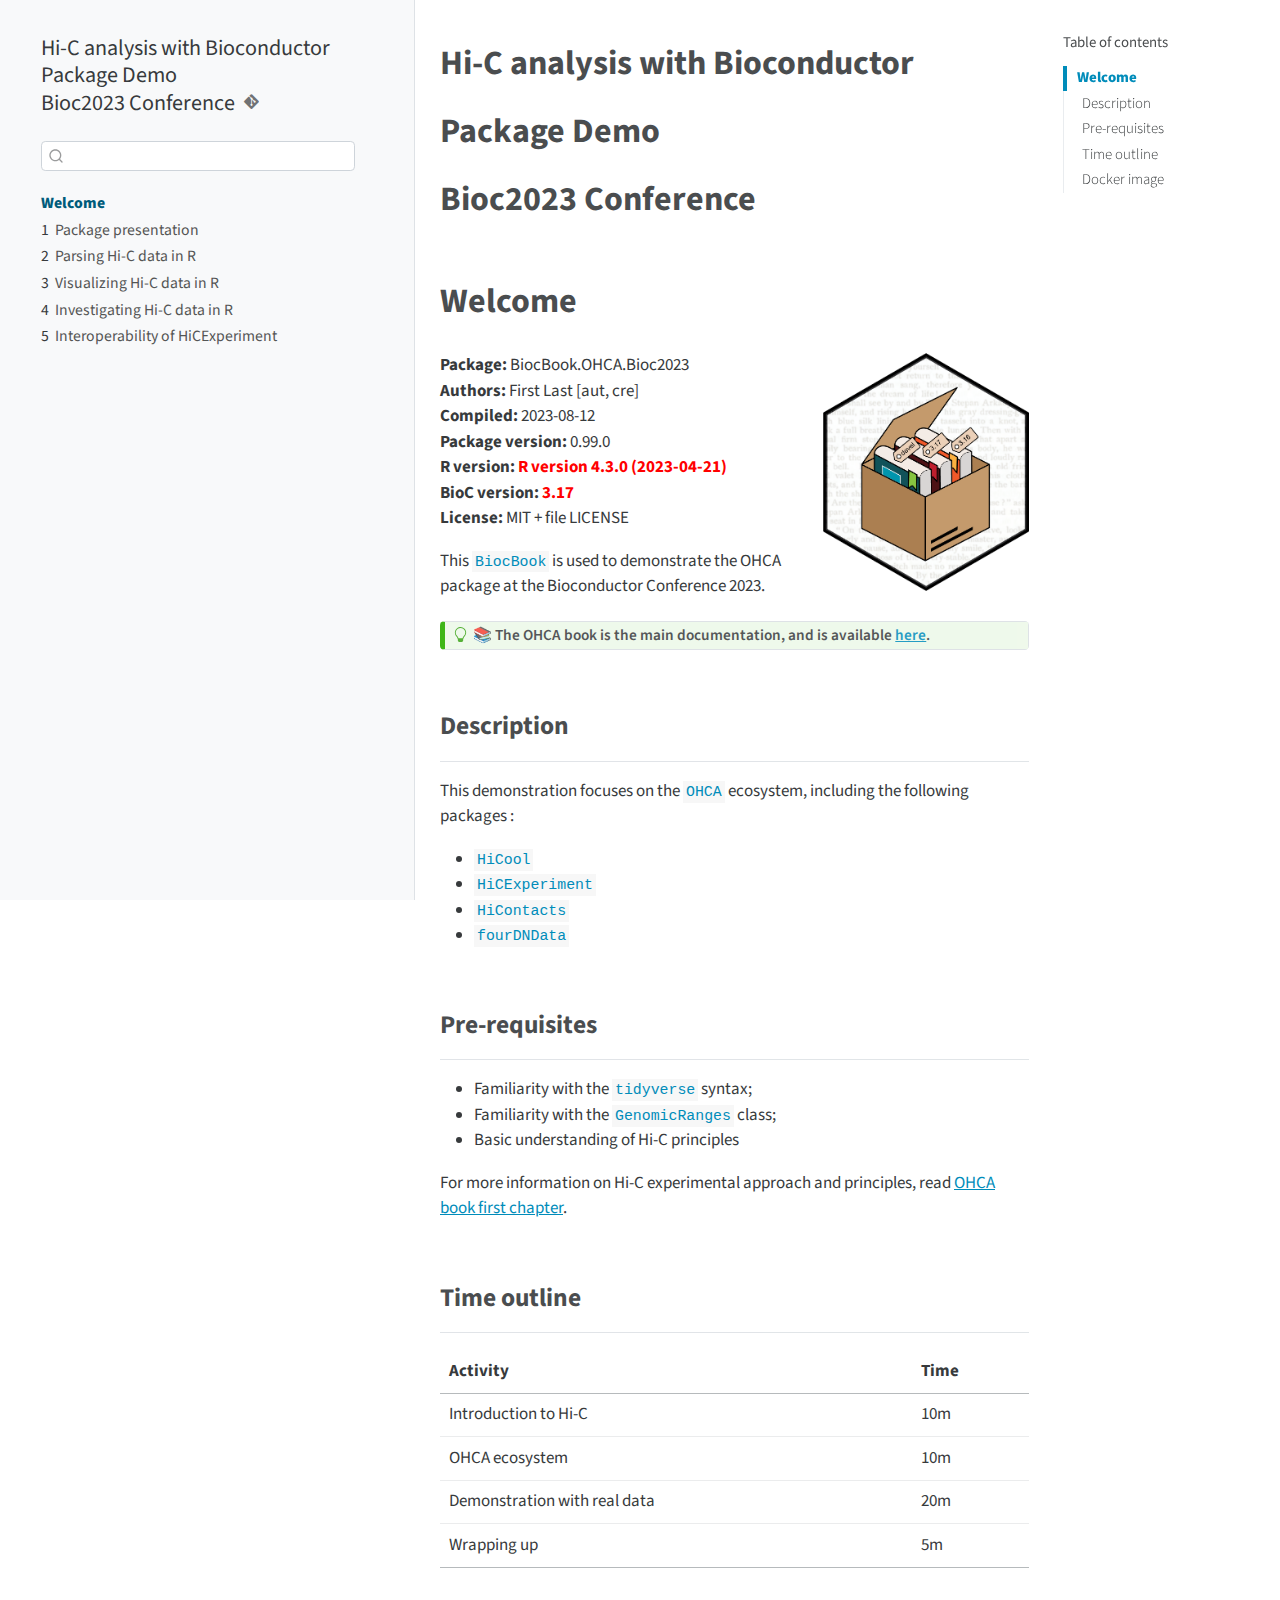
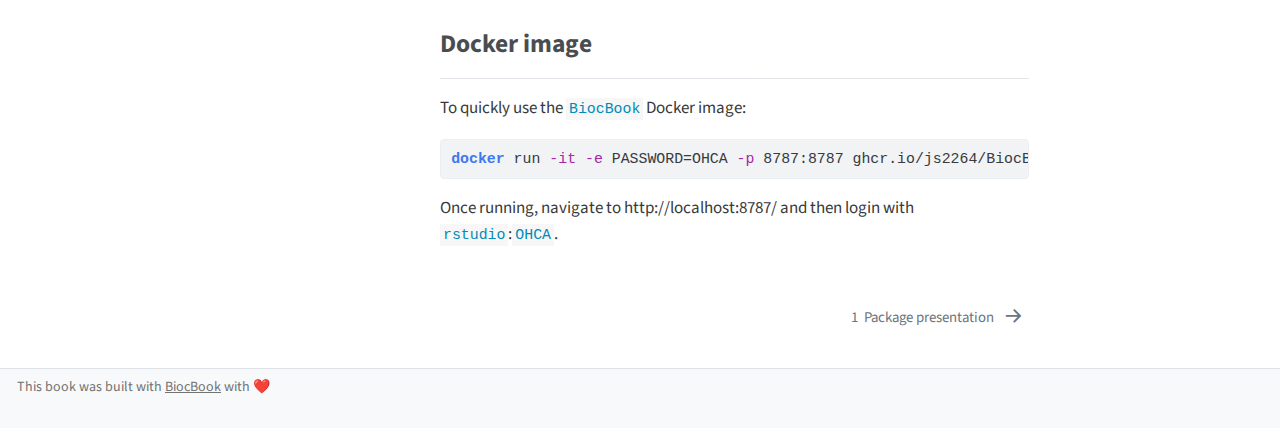
==== docs/3.17/index.html @ f264275d "Deploying to gh-pages from @ js2264/BiocBook.OHCA.Bioc2023@372063e0ea55e9ce1bac0e8b3a588b8825fc8518 " ====
<!DOCTYPE html>
<html xmlns="http://www.w3.org/1999/xhtml" lang="en" xml:lang="en"><head>
<meta http-equiv="Content-Type" content="text/html; charset=UTF-8">
<meta charset="utf-8">
<meta name="generator" content="quarto-1.3.450">
<meta name="viewport" content="width=device-width, initial-scale=1.0, user-scalable=yes">
<title>Hi-C analysis with BioconductorPackage DemoBioc2023 Conference</title>
<style>
code{white-space: pre-wrap;}
span.smallcaps{font-variant: small-caps;}
div.columns{display: flex; gap: min(4vw, 1.5em);}
div.column{flex: auto; overflow-x: auto;}
div.hanging-indent{margin-left: 1.5em; text-indent: -1.5em;}
ul.task-list{list-style: none;}
ul.task-list li input[type="checkbox"] {
  width: 0.8em;
  margin: 0 0.8em 0.2em -1em; /* quarto-specific, see https://github.com/quarto-dev/quarto-cli/issues/4556 */ 
  vertical-align: middle;
}
/* CSS for syntax highlighting */
pre > code.sourceCode { white-space: pre; position: relative; }
pre > code.sourceCode > span { display: inline-block; line-height: 1.25; }
pre > code.sourceCode > span:empty { height: 1.2em; }
.sourceCode { overflow: visible; }
code.sourceCode > span { color: inherit; text-decoration: inherit; }
div.sourceCode { margin: 1em 0; }
pre.sourceCode { margin: 0; }
@media screen {
div.sourceCode { overflow: auto; }
}
@media print {
pre > code.sourceCode { white-space: pre-wrap; }
pre > code.sourceCode > span { text-indent: -5em; padding-left: 5em; }
}
pre.numberSource code
  { counter-reset: source-line 0; }
pre.numberSource code > span
  { position: relative; left: -4em; counter-increment: source-line; }
pre.numberSource code > span > a:first-child::before
  { content: counter(source-line);
    position: relative; left: -1em; text-align: right; vertical-align: baseline;
    border: none; display: inline-block;
    -webkit-touch-callout: none; -webkit-user-select: none;
    -khtml-user-select: none; -moz-user-select: none;
    -ms-user-select: none; user-select: none;
    padding: 0 4px; width: 4em;
  }
pre.numberSource { margin-left: 3em;  padding-left: 4px; }
div.sourceCode
  {   }
@media screen {
pre > code.sourceCode > span > a:first-child::before { text-decoration: underline; }
}
</style>

<script src="site_libs/quarto-nav/quarto-nav.js"></script>
<script src="site_libs/quarto-nav/headroom.min.js"></script>
<script src="site_libs/clipboard/clipboard.min.js"></script>
<script src="site_libs/quarto-search/autocomplete.umd.js"></script>
<script src="site_libs/quarto-search/fuse.min.js"></script>
<script src="site_libs/quarto-search/quarto-search.js"></script>
<meta name="quarto:offset" content="./">
<link href="./pages/slides.html" rel="next">
<link href="./inst/assets/favicon.png" rel="icon" type="image/png">
<script src="site_libs/quarto-html/quarto.js"></script>
<script src="site_libs/quarto-html/popper.min.js"></script>
<script src="site_libs/quarto-html/tippy.umd.min.js"></script>
<script src="site_libs/quarto-html/anchor.min.js"></script>
<link href="site_libs/quarto-html/tippy.css" rel="stylesheet">
<link href="site_libs/quarto-html/quarto-syntax-highlighting.css" rel="stylesheet" id="quarto-text-highlighting-styles">
<script src="site_libs/bootstrap/bootstrap.min.js"></script>
<link href="site_libs/bootstrap/bootstrap-icons.css" rel="stylesheet">
<link href="site_libs/bootstrap/bootstrap.min.css" rel="stylesheet" id="quarto-bootstrap" data-mode="light"><script id="quarto-search-options" type="application/json">{
  "location": "sidebar",
  "copy-button": false,
  "collapse-after": 3,
  "panel-placement": "start",
  "type": "textbox",
  "limit": 20,
  "language": {
    "search-no-results-text": "No results",
    "search-matching-documents-text": "matching documents",
    "search-copy-link-title": "Copy link to search",
    "search-hide-matches-text": "Hide additional matches",
    "search-more-match-text": "more match in this document",
    "search-more-matches-text": "more matches in this document",
    "search-clear-button-title": "Clear",
    "search-detached-cancel-button-title": "Cancel",
    "search-submit-button-title": "Submit",
    "search-label": "Search"
  }
}</script>
</head>
<body class="nav-sidebar docked">

<div id="quarto-search-results"></div>
  <header id="quarto-header" class="headroom fixed-top"><nav class="quarto-secondary-nav"><div class="container-fluid d-flex">
      <button type="button" class="quarto-btn-toggle btn" data-bs-toggle="collapse" data-bs-target="#quarto-sidebar,#quarto-sidebar-glass" aria-controls="quarto-sidebar" aria-expanded="false" aria-label="Toggle sidebar navigation" onclick="if (window.quartoToggleHeadroom) { window.quartoToggleHeadroom(); }">
        <i class="bi bi-layout-text-sidebar-reverse"></i>
      </button>
      <nav class="quarto-page-breadcrumbs" aria-label="breadcrumb"><ol class="breadcrumb"><li class="breadcrumb-item"><a href="./index.html">Welcome</a></li></ol></nav>
      <a class="flex-grow-1" role="button" data-bs-toggle="collapse" data-bs-target="#quarto-sidebar,#quarto-sidebar-glass" aria-controls="quarto-sidebar" aria-expanded="false" aria-label="Toggle sidebar navigation" onclick="if (window.quartoToggleHeadroom) { window.quartoToggleHeadroom(); }">      
      </a>
      <button type="button" class="btn quarto-search-button" aria-label="" onclick="window.quartoOpenSearch();">
        <i class="bi bi-search"></i>
      </button>
    </div>
  </nav></header><!-- content --><div id="quarto-content" class="quarto-container page-columns page-rows-contents page-layout-article">
<!-- sidebar -->
  <nav id="quarto-sidebar" class="sidebar collapse collapse-horizontal sidebar-navigation docked overflow-auto"><div class="pt-lg-2 mt-2 text-left sidebar-header">
    <div class="sidebar-title mb-0 py-0">
      <a href="./">Hi-C analysis with Bioconductor<br>Package Demo<br>Bioc2023 Conference</a> 
        <div class="sidebar-tools-main">
    <div class="dropdown">
      <a href="" title="" id="quarto-navigation-tool-dropdown-0" class="quarto-navigation-tool dropdown-toggle px-1" data-bs-toggle="dropdown" aria-expanded="false" aria-label=""><i class="bi bi-git"></i></a>
      <ul class="dropdown-menu" aria-labelledby="quarto-navigation-tool-dropdown-0">
<li>
            <a class="dropdown-item sidebar-tools-main-item" href="https://github.com/js2264/BiocBook.OHCA.Bioc2023/">
            Source Code
            </a>
          </li>
          <li>
            <a class="dropdown-item sidebar-tools-main-item" href="https://js2264.github.io/BiocBook.OHCA.Bioc2023/3.17/">
            Browse version `3.17`
            </a>
          </li>
      </ul>
</div>
</div>
    </div>
      </div>
        <div class="mt-2 flex-shrink-0 align-items-center">
        <div class="sidebar-search">
        <div id="quarto-search" class="" title="Search"></div>
        </div>
        </div>
    <div class="sidebar-menu-container"> 
    <ul class="list-unstyled mt-1">
<li class="sidebar-item">
  <div class="sidebar-item-container"> 
  <a href="./index.html" class="sidebar-item-text sidebar-link active">
 <span class="menu-text">Welcome</span></a>
  </div>
</li>
        <li class="sidebar-item">
  <div class="sidebar-item-container"> 
  <a href="./pages/slides.html" class="sidebar-item-text sidebar-link">
 <span class="menu-text"><span class="chapter-number">1</span>&nbsp; <span class="chapter-title">Package presentation</span></span></a>
  </div>
</li>
        <li class="sidebar-item">
  <div class="sidebar-item-container"> 
  <a href="./pages/parsing.html" class="sidebar-item-text sidebar-link">
 <span class="menu-text"><span class="chapter-number">2</span>&nbsp; <span class="chapter-title">Parsing Hi-C data in R</span></span></a>
  </div>
</li>
        <li class="sidebar-item">
  <div class="sidebar-item-container"> 
  <a href="./pages/visualizing.html" class="sidebar-item-text sidebar-link">
 <span class="menu-text"><span class="chapter-number">3</span>&nbsp; <span class="chapter-title">Visualizing Hi-C data in R</span></span></a>
  </div>
</li>
        <li class="sidebar-item">
  <div class="sidebar-item-container"> 
  <a href="./pages/investigating.html" class="sidebar-item-text sidebar-link">
 <span class="menu-text"><span class="chapter-number">4</span>&nbsp; <span class="chapter-title">Investigating Hi-C data in R</span></span></a>
  </div>
</li>
        <li class="sidebar-item">
  <div class="sidebar-item-container"> 
  <a href="./pages/interoperability.html" class="sidebar-item-text sidebar-link">
 <span class="menu-text"><span class="chapter-number">5</span>&nbsp; <span class="chapter-title">Interoperability of HiCExperiment</span></span></a>
  </div>
</li>
    </ul>
</div>
</nav><div id="quarto-sidebar-glass" data-bs-toggle="collapse" data-bs-target="#quarto-sidebar,#quarto-sidebar-glass"></div>
<!-- margin-sidebar -->
    <div id="quarto-margin-sidebar" class="sidebar margin-sidebar">
        <nav id="TOC" role="doc-toc" class="toc-active"><h2 id="toc-title">Table of contents</h2>
   
  <ul>
<li>
<a href="#welcome" id="toc-welcome" class="nav-link active" data-scroll-target="#welcome">Welcome</a>
  <ul class="collapse">
<li><a href="#description" id="toc-description" class="nav-link" data-scroll-target="#description">Description</a></li>
  <li><a href="#pre-requisites" id="toc-pre-requisites" class="nav-link" data-scroll-target="#pre-requisites">Pre-requisites</a></li>
  <li><a href="#time-outline" id="toc-time-outline" class="nav-link" data-scroll-target="#time-outline">Time outline</a></li>
  <li><a href="#docker-image" id="toc-docker-image" class="nav-link" data-scroll-target="#docker-image">Docker image</a></li>
  </ul>
</li>
  </ul></nav>
    </div>
<!-- main -->
<main class="content" id="quarto-document-content"><header id="title-block-header" class="quarto-title-block default"><div class="quarto-title">
<h1 class="title">Hi-C analysis with Bioconductor<br>Package Demo<br>Bioc2023 Conference</h1>
</div>



<div class="quarto-title-meta">

    
  
    
  </div>
  

</header>
<section id="welcome" class="level1 unnumbered"><h1 class="unnumbered">Welcome</h1><p><img src="inst/assets/cover.png" title="Hi-C analysis with Bioconductor<br>Package Demo<br>Bioc2023 Conference" class="quarto-cover-image img-fluid"></p>
<p><strong>Package:</strong> BiocBook.OHCA.Bioc2023<br><strong>Authors:</strong> First Last [aut, cre]<br><strong>Compiled:</strong> 2023-08-12<br><strong>Package version:</strong> 0.99.0<br><strong>R version:</strong> <b style="color:red;">R version 4.3.0 (2023-04-21)</b><br><strong>BioC version:</strong> <b style="color:red;">3.17</b><br><strong>License:</strong> MIT + file LICENSE<br></p>
<p>This <code>BiocBook</code> is used to demonstrate the OHCA package at the Bioconductor Conference 2023.</p>
<div class="callout callout-style-default callout-tip callout-titled">
<div class="callout-header d-flex align-content-center">
<div class="callout-icon-container">
<i class="callout-icon"></i>
</div>
<div class="callout-title-container flex-fill">
📚 The OHCA book is the main documentation, and is available <a href="https://jserizay.com/OHCA/">here</a>.
</div>
</div>
<div class="callout-body-container callout-body">

</div>
</div>
<section id="description" class="level2"><h2 class="anchored" data-anchor-id="description">Description</h2>
<p>This demonstration focuses on the <code>OHCA</code> ecosystem, including the following packages :</p>
<ul>
<li><code>HiCool</code></li>
<li><code>HiCExperiment</code></li>
<li><code>HiContacts</code></li>
<li><code>fourDNData</code></li>
</ul></section><section id="pre-requisites" class="level2"><h2 class="anchored" data-anchor-id="pre-requisites">Pre-requisites</h2>
<ul>
<li>Familiarity with the <code>tidyverse</code> syntax;</li>
<li>Familiarity with the <code>GenomicRanges</code> class;</li>
<li>Basic understanding of Hi-C principles</li>
</ul>
<p>For more information on Hi-C experimental approach and principles, read <a href="https://jserizay.com/OHCA/principles.html">OHCA book first chapter</a>.</p>
</section><section id="time-outline" class="level2"><h2 class="anchored" data-anchor-id="time-outline">Time outline</h2>
<table class="table">
<thead><tr class="header">
<th>Activity</th>
<th>Time</th>
</tr></thead>
<tbody>
<tr class="odd">
<td>Introduction to Hi-C</td>
<td>10m</td>
</tr>
<tr class="even">
<td>OHCA ecosystem</td>
<td>10m</td>
</tr>
<tr class="odd">
<td>Demonstration with real data</td>
<td>20m</td>
</tr>
<tr class="even">
<td>Wrapping up</td>
<td>5m</td>
</tr>
</tbody>
</table></section><section id="docker-image" class="level2"><h2 class="anchored" data-anchor-id="docker-image">Docker image</h2>
<p>To quickly use the <code>BiocBook</code> Docker image:</p>
<div class="sourceCode" id="cb1"><pre class="sourceCode sh code-with-copy"><code class="sourceCode bash"><span id="cb1-1"><a href="#cb1-1" aria-hidden="true" tabindex="-1"></a><span class="ex">docker</span> run <span class="at">-it</span> <span class="at">-e</span> PASSWORD=OHCA <span class="at">-p</span> 8787:8787 ghcr.io/js2264/BiocBook.OHCA.Bioc2023:RELEASE_3_17</span></code><button title="Copy to Clipboard" class="code-copy-button"><i class="bi"></i></button></pre></div>
<p>Once running, navigate to http://localhost:8787/ and then login with <code>rstudio</code>:<code>OHCA</code>.</p>


</section></section><a onclick="window.scrollTo(0, 0); return false;" role="button" id="quarto-back-to-top"><i class="bi bi-arrow-up"></i> Back to top</a></main><!-- /main --><script id="quarto-html-after-body" type="application/javascript">
window.document.addEventListener("DOMContentLoaded", function (event) {
  const toggleBodyColorMode = (bsSheetEl) => {
    const mode = bsSheetEl.getAttribute("data-mode");
    const bodyEl = window.document.querySelector("body");
    if (mode === "dark") {
      bodyEl.classList.add("quarto-dark");
      bodyEl.classList.remove("quarto-light");
    } else {
      bodyEl.classList.add("quarto-light");
      bodyEl.classList.remove("quarto-dark");
    }
  }
  const toggleBodyColorPrimary = () => {
    const bsSheetEl = window.document.querySelector("link#quarto-bootstrap");
    if (bsSheetEl) {
      toggleBodyColorMode(bsSheetEl);
    }
  }
  toggleBodyColorPrimary();  
  const icon = "";
  const anchorJS = new window.AnchorJS();
  anchorJS.options = {
    placement: 'right',
    icon: icon
  };
  anchorJS.add('.anchored');
  const isCodeAnnotation = (el) => {
    for (const clz of el.classList) {
      if (clz.startsWith('code-annotation-')) {                     
        return true;
      }
    }
    return false;
  }
  const clipboard = new window.ClipboardJS('.code-copy-button', {
    text: function(trigger) {
      const codeEl = trigger.previousElementSibling.cloneNode(true);
      for (const childEl of codeEl.children) {
        if (isCodeAnnotation(childEl)) {
          childEl.remove();
        }
      }
      return codeEl.innerText;
    }
  });
  clipboard.on('success', function(e) {
    // button target
    const button = e.trigger;
    // don't keep focus
    button.blur();
    // flash "checked"
    button.classList.add('code-copy-button-checked');
    var currentTitle = button.getAttribute("title");
    button.setAttribute("title", "Copied!");
    let tooltip;
    if (window.bootstrap) {
      button.setAttribute("data-bs-toggle", "tooltip");
      button.setAttribute("data-bs-placement", "left");
      button.setAttribute("data-bs-title", "Copied!");
      tooltip = new bootstrap.Tooltip(button, 
        { trigger: "manual", 
          customClass: "code-copy-button-tooltip",
          offset: [0, -8]});
      tooltip.show();    
    }
    setTimeout(function() {
      if (tooltip) {
        tooltip.hide();
        button.removeAttribute("data-bs-title");
        button.removeAttribute("data-bs-toggle");
        button.removeAttribute("data-bs-placement");
      }
      button.setAttribute("title", currentTitle);
      button.classList.remove('code-copy-button-checked');
    }, 1000);
    // clear code selection
    e.clearSelection();
  });
  function tippyHover(el, contentFn) {
    const config = {
      allowHTML: true,
      content: contentFn,
      maxWidth: 500,
      delay: 100,
      arrow: false,
      appendTo: function(el) {
          return el.parentElement;
      },
      interactive: true,
      interactiveBorder: 10,
      theme: 'quarto',
      placement: 'bottom-start'
    };
    window.tippy(el, config); 
  }
  const noterefs = window.document.querySelectorAll('a[role="doc-noteref"]');
  for (var i=0; i<noterefs.length; i++) {
    const ref = noterefs[i];
    tippyHover(ref, function() {
      // use id or data attribute instead here
      let href = ref.getAttribute('data-footnote-href') || ref.getAttribute('href');
      try { href = new URL(href).hash; } catch {}
      const id = href.replace(/^#\/?/, "");
      const note = window.document.getElementById(id);
      return note.innerHTML;
    });
  }
      let selectedAnnoteEl;
      const selectorForAnnotation = ( cell, annotation) => {
        let cellAttr = 'data-code-cell="' + cell + '"';
        let lineAttr = 'data-code-annotation="' +  annotation + '"';
        const selector = 'span[' + cellAttr + '][' + lineAttr + ']';
        return selector;
      }
      const selectCodeLines = (annoteEl) => {
        const doc = window.document;
        const targetCell = annoteEl.getAttribute("data-target-cell");
        const targetAnnotation = annoteEl.getAttribute("data-target-annotation");
        const annoteSpan = window.document.querySelector(selectorForAnnotation(targetCell, targetAnnotation));
        const lines = annoteSpan.getAttribute("data-code-lines").split(",");
        const lineIds = lines.map((line) => {
          return targetCell + "-" + line;
        })
        let top = null;
        let height = null;
        let parent = null;
        if (lineIds.length > 0) {
            //compute the position of the single el (top and bottom and make a div)
            const el = window.document.getElementById(lineIds[0]);
            top = el.offsetTop;
            height = el.offsetHeight;
            parent = el.parentElement.parentElement;
          if (lineIds.length > 1) {
            const lastEl = window.document.getElementById(lineIds[lineIds.length - 1]);
            const bottom = lastEl.offsetTop + lastEl.offsetHeight;
            height = bottom - top;
          }
          if (top !== null && height !== null && parent !== null) {
            // cook up a div (if necessary) and position it 
            let div = window.document.getElementById("code-annotation-line-highlight");
            if (div === null) {
              div = window.document.createElement("div");
              div.setAttribute("id", "code-annotation-line-highlight");
              div.style.position = 'absolute';
              parent.appendChild(div);
            }
            div.style.top = top - 2 + "px";
            div.style.height = height + 4 + "px";
            let gutterDiv = window.document.getElementById("code-annotation-line-highlight-gutter");
            if (gutterDiv === null) {
              gutterDiv = window.document.createElement("div");
              gutterDiv.setAttribute("id", "code-annotation-line-highlight-gutter");
              gutterDiv.style.position = 'absolute';
              const codeCell = window.document.getElementById(targetCell);
              const gutter = codeCell.querySelector('.code-annotation-gutter');
              gutter.appendChild(gutterDiv);
            }
            gutterDiv.style.top = top - 2 + "px";
            gutterDiv.style.height = height + 4 + "px";
          }
          selectedAnnoteEl = annoteEl;
        }
      };
      const unselectCodeLines = () => {
        const elementsIds = ["code-annotation-line-highlight", "code-annotation-line-highlight-gutter"];
        elementsIds.forEach((elId) => {
          const div = window.document.getElementById(elId);
          if (div) {
            div.remove();
          }
        });
        selectedAnnoteEl = undefined;
      };
      // Attach click handler to the DT
      const annoteDls = window.document.querySelectorAll('dt[data-target-cell]');
      for (const annoteDlNode of annoteDls) {
        annoteDlNode.addEventListener('click', (event) => {
          const clickedEl = event.target;
          if (clickedEl !== selectedAnnoteEl) {
            unselectCodeLines();
            const activeEl = window.document.querySelector('dt[data-target-cell].code-annotation-active');
            if (activeEl) {
              activeEl.classList.remove('code-annotation-active');
            }
            selectCodeLines(clickedEl);
            clickedEl.classList.add('code-annotation-active');
          } else {
            // Unselect the line
            unselectCodeLines();
            clickedEl.classList.remove('code-annotation-active');
          }
        });
      }
  const findCites = (el) => {
    const parentEl = el.parentElement;
    if (parentEl) {
      const cites = parentEl.dataset.cites;
      if (cites) {
        return {
          el,
          cites: cites.split(' ')
        };
      } else {
        return findCites(el.parentElement)
      }
    } else {
      return undefined;
    }
  };
  var bibliorefs = window.document.querySelectorAll('a[role="doc-biblioref"]');
  for (var i=0; i<bibliorefs.length; i++) {
    const ref = bibliorefs[i];
    const citeInfo = findCites(ref);
    if (citeInfo) {
      tippyHover(citeInfo.el, function() {
        var popup = window.document.createElement('div');
        citeInfo.cites.forEach(function(cite) {
          var citeDiv = window.document.createElement('div');
          citeDiv.classList.add('hanging-indent');
          citeDiv.classList.add('csl-entry');
          var biblioDiv = window.document.getElementById('ref-' + cite);
          if (biblioDiv) {
            citeDiv.innerHTML = biblioDiv.innerHTML;
          }
          popup.appendChild(citeDiv);
        });
        return popup.innerHTML;
      });
    }
  }
});
</script><nav class="page-navigation"><div class="nav-page nav-page-previous">
  </div>
  <div class="nav-page nav-page-next">
      <a href="./pages/slides.html" class="pagination-link">
        <span class="nav-page-text"><span class="chapter-number">1</span>&nbsp; <span class="chapter-title">Package presentation</span></span> <i class="bi bi-arrow-right-short"></i>
      </a>
  </div>
</nav>
</div> <!-- /content -->
<footer class="footer"><div class="nav-footer">
    <div class="nav-footer-left">This book was built with <a href="https://github.com/js2264/BiocBook/">BiocBook</a> with <span class="emoji" data-emoji="heart">❤️</span></div>   
    <div class="nav-footer-center">
      &nbsp;
    </div>
    <div class="nav-footer-right">
      &nbsp;
    </div>
  </div>
</footer>


</body></html>
---- docs/3.17/site_libs/quarto-html/tippy.css ----
.tippy-box[data-animation=fade][data-state=hidden]{opacity:0}[data-tippy-root]{max-width:calc(100vw - 10px)}.tippy-box{position:relative;background-color:#333;color:#fff;border-radius:4px;font-size:14px;line-height:1.4;white-space:normal;outline:0;transition-property:transform,visibility,opacity}.tippy-box[data-placement^=top]>.tippy-arrow{bottom:0}.tippy-box[data-placement^=top]>.tippy-arrow:before{bottom:-7px;left:0;border-width:8px 8px 0;border-top-color:initial;transform-origin:center top}.tippy-box[data-placement^=bottom]>.tippy-arrow{top:0}.tippy-box[data-placement^=bottom]>.tippy-arrow:before{top:-7px;left:0;border-width:0 8px 8px;border-bottom-color:initial;transform-origin:center bottom}.tippy-box[data-placement^=left]>.tippy-arrow{right:0}.tippy-box[data-placement^=left]>.tippy-arrow:before{border-width:8px 0 8px 8px;border-left-color:initial;right:-7px;transform-origin:center left}.tippy-box[data-placement^=right]>.tippy-arrow{left:0}.tippy-box[data-placement^=right]>.tippy-arrow:before{left:-7px;border-width:8px 8px 8px 0;border-right-color:initial;transform-origin:center right}.tippy-box[data-inertia][data-state=visible]{transition-timing-function:cubic-bezier(.54,1.5,.38,1.11)}.tippy-arrow{width:16px;height:16px;color:#333}.tippy-arrow:before{content:"";position:absolute;border-color:transparent;border-style:solid}.tippy-content{position:relative;padding:5px 9px;z-index:1}
---- docs/3.17/site_libs/quarto-html/quarto-syntax-highlighting.css ----
/* quarto syntax highlight colors */
:root {
  --quarto-hl-al-color: #95da4c;
  --quarto-hl-an-color: #50a14f;
  --quarto-hl-at-color: #a626a4;
  --quarto-hl-bn-color: #986801;
  --quarto-hl-bu-color: #a626a4;
  --quarto-hl-ch-color: #50a14f;
  --quarto-hl-co-color: #a0a1a7;
  --quarto-hl-cv-color: #e45649;
  --quarto-hl-cn-color: #986801;
  --quarto-hl-cf-color: #a626a4;
  --quarto-hl-dt-color: #a626a4;
  --quarto-hl-dv-color: #986801;
  --quarto-hl-do-color: #e45649;
  --quarto-hl-er-color: #f44747;
  --quarto-hl-ex-color: #4078f2;
  --quarto-hl-fl-color: #986801;
  --quarto-hl-fu-color: #4078f2;
  --quarto-hl-im-color: #50a14f;
  --quarto-hl-in-color: #c45b00;
  --quarto-hl-kw-color: #a626a4;
  --quarto-hl-op-color: #a626a4;
  --quarto-hl-pp-color: #a626a4;
  --quarto-hl-re-color: #2980b9;
  --quarto-hl-sc-color: #0184bc;
  --quarto-hl-ss-color: #da4453;
  --quarto-hl-st-color: #50a14f;
  --quarto-hl-va-color: #e45649;
  --quarto-hl-vs-color: #da4453;
  --quarto-hl-wa-color: #da4453;
}

/* other quarto variables */
:root {
  --quarto-font-monospace: SFMono-Regular, Menlo, Monaco, Consolas, "Liberation Mono", "Courier New", monospace;
}

code span.al {
  background-color: #4d1f24;
  font-weight: bold;
  color: #95da4c;
}

code span.an {
  color: #50a14f;
}

code span.at {
  color: #a626a4;
}

code span.bn {
  color: #986801;
}

code span.bu {
  color: #a626a4;
}

code span.ch {
  color: #50a14f;
}

code span.co {
  font-style: italic;
  color: #a0a1a7;
}

code span.cv {
  font-style: italic;
  color: #e45649;
}

code span.cn {
  color: #986801;
}

code span.cf {
  color: #a626a4;
}

code span.dt {
  color: #a626a4;
}

code span.dv {
  color: #986801;
}

code span.do {
  color: #e45649;
}

code span.er {
  color: #f44747;
  text-decoration: underline;
}

code span.ex {
  font-weight: bold;
  color: #4078f2;
}

code span.fl {
  color: #986801;
}

code span.fu {
  color: #4078f2;
}

code span.im {
  color: #50a14f;
}

code span.in {
  color: #c45b00;
}

code span.kw {
  color: #a626a4;
}

pre > code.sourceCode > span {
  color: #383a42;
}

code span {
  color: #383a42;
}

code.sourceCode > span {
  color: #383a42;
}

div.sourceCode,
div.sourceCode pre.sourceCode {
  color: #383a42;
}

code span.op {
  color: #a626a4;
}

code span.pp {
  color: #a626a4;
}

code span.re {
  background-color: #153042;
  color: #2980b9;
}

code span.sc {
  color: #0184bc;
}

code span.ss {
  color: #da4453;
}

code span.st {
  color: #50a14f;
}

code span.va {
  color: #e45649;
}

code span.vs {
  color: #da4453;
}

code span.wa {
  color: #da4453;
}

.prevent-inlining {
  content: "</";
}

/*# sourceMappingURL=debc5d5d77c3f9108843748ff7464032.css.map */
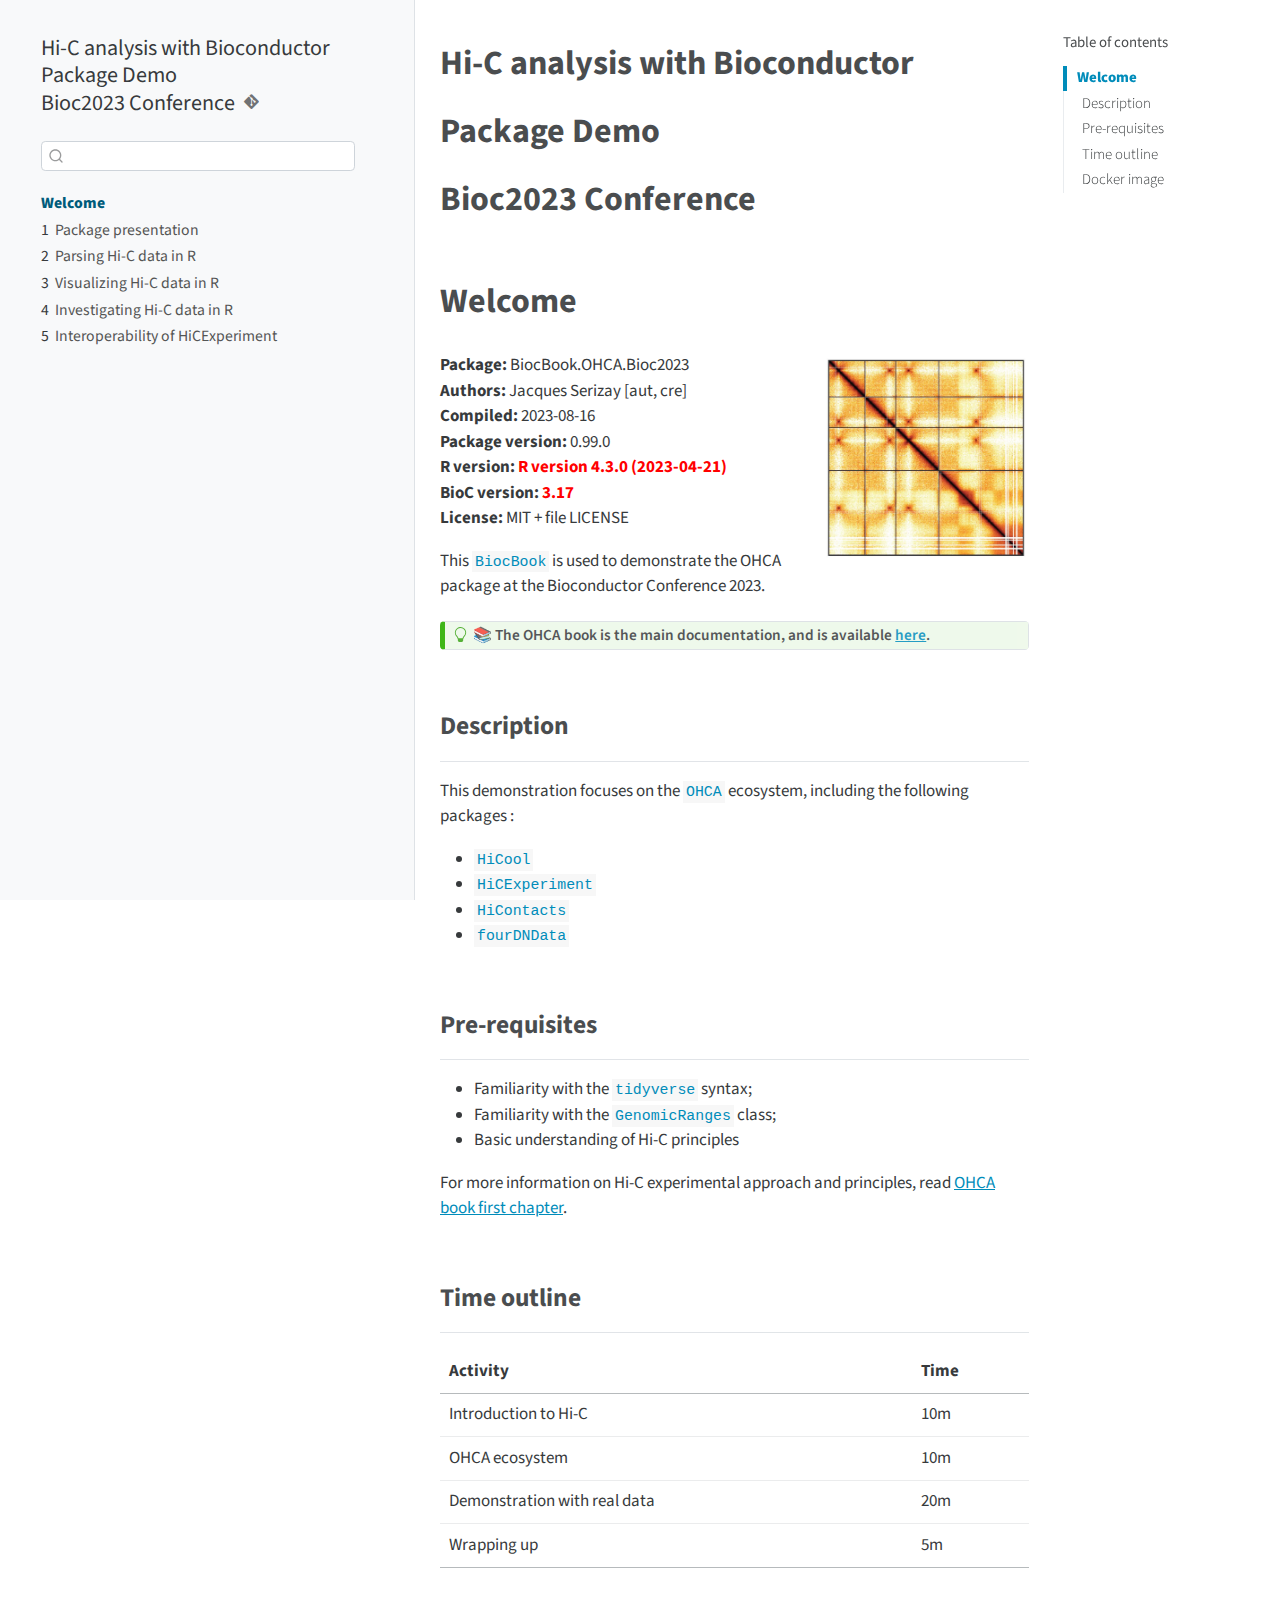
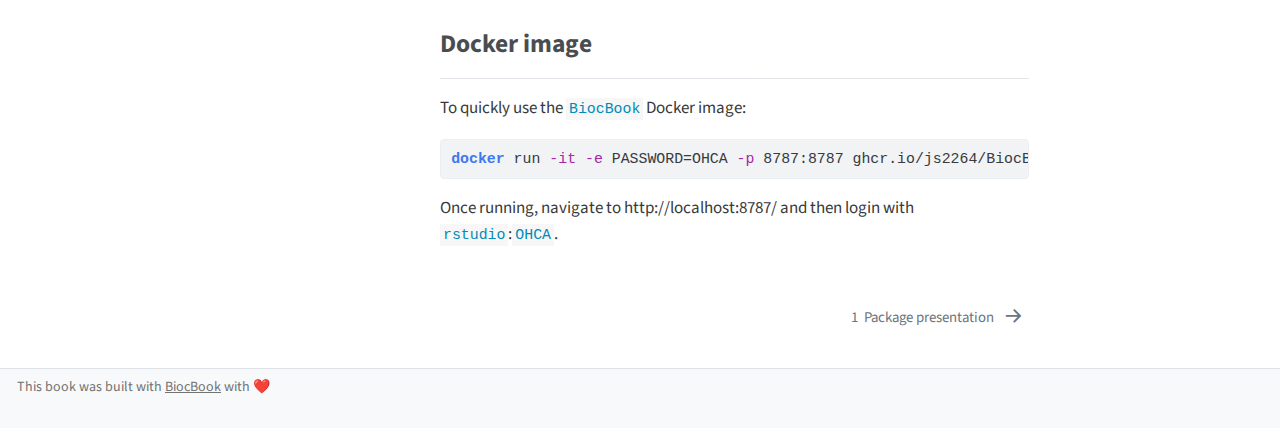
==== commit 867fd636: "Deploying to gh-pages from @ js2264/BiocBook.OHCA.Bioc2023@c88e556e6e6e33648d2aee89cfa81dc6adf9bb34 " ====
--- a/docs/3.17/index.html
+++ b/docs/3.17/index.html
@@ -207,8 +207,8 @@
   
 
 </header>
-<section id="welcome" class="level1 unnumbered"><h1 class="unnumbered">Welcome</h1><p><img src="inst/assets/cover.png" title="Hi-C analysis with Bioconductor<br>Package Demo<br>Bioc2023 Conference" class="quarto-cover-image img-fluid"></p>
-<p><strong>Package:</strong> BiocBook.OHCA.Bioc2023<br><strong>Authors:</strong> First Last [aut, cre]<br><strong>Compiled:</strong> 2023-08-12<br><strong>Package version:</strong> 0.99.0<br><strong>R version:</strong> <b style="color:red;">R version 4.3.0 (2023-04-21)</b><br><strong>BioC version:</strong> <b style="color:red;">3.17</b><br><strong>License:</strong> MIT + file LICENSE<br></p>
+<section id="welcome" class="level1 unnumbered"><h1 class="unnumbered">Welcome</h1><p><img src="inst/assets/cover.jpg" title="Hi-C analysis with Bioconductor<br>Package Demo<br>Bioc2023 Conference" class="quarto-cover-image img-fluid"></p>
+<p><strong>Package:</strong> BiocBook.OHCA.Bioc2023<br><strong>Authors:</strong> Jacques Serizay [aut, cre]<br><strong>Compiled:</strong> 2023-08-16<br><strong>Package version:</strong> 0.99.0<br><strong>R version:</strong> <b style="color:red;">R version 4.3.0 (2023-04-21)</b><br><strong>BioC version:</strong> <b style="color:red;">3.17</b><br><strong>License:</strong> MIT + file LICENSE<br></p>
 <p>This <code>BiocBook</code> is used to demonstrate the OHCA package at the Bioconductor Conference 2023.</p>
 <div class="callout callout-style-default callout-tip callout-titled">
 <div class="callout-header d-flex align-content-center">
